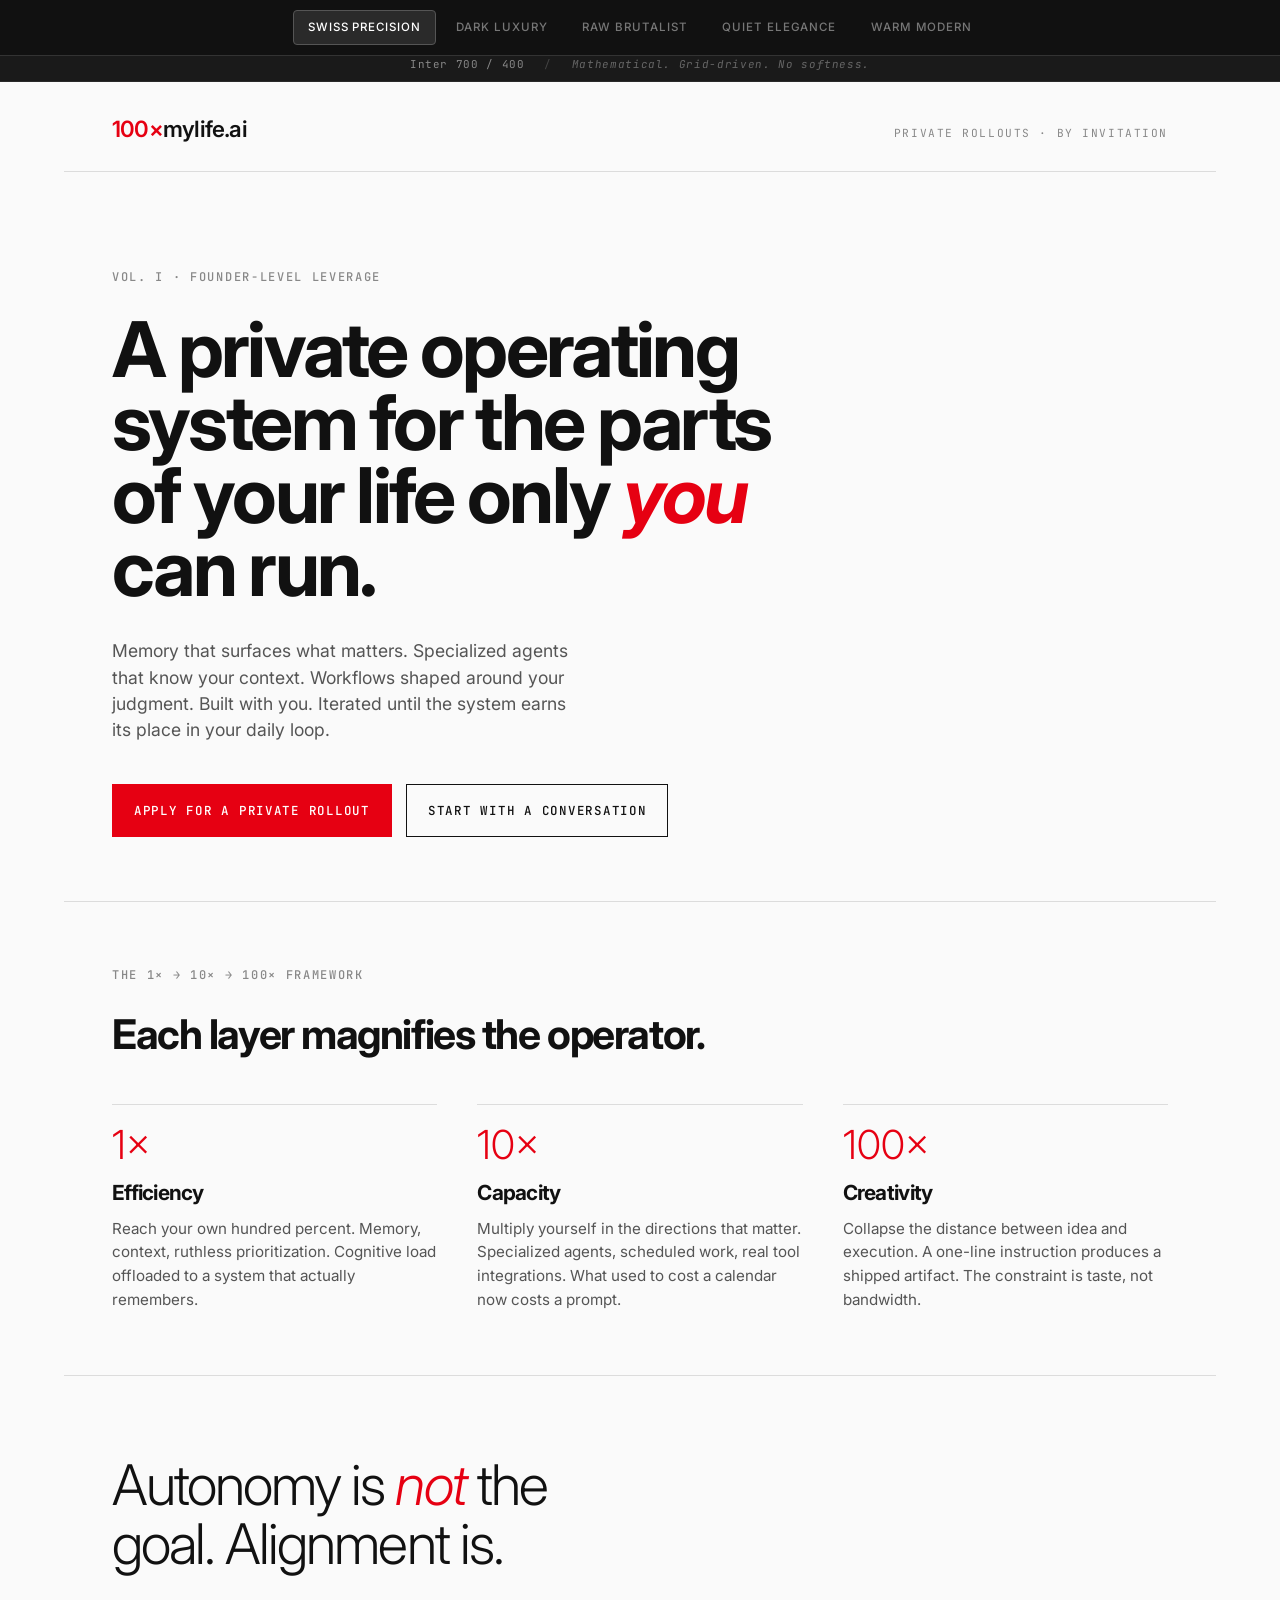
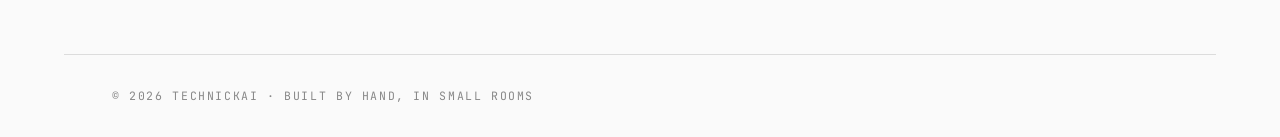
==== designs/index.html @ 2920536a "Add interactive dashboard to homepage + design lab with 5 aesthetic directions Port the multiplier d" ====
<!doctype html>
<html lang="en">
  <head>
    <meta charset="utf-8" />
    <meta name="viewport" content="width=device-width, initial-scale=1" />
    <title>100xmylife.ai · Design Lab</title>
    <meta name="robots" content="noindex" />

    <link rel="preconnect" href="https://fonts.googleapis.com" />
    <link rel="preconnect" href="https://fonts.gstatic.com" crossorigin />
    <link
      href="https://fonts.googleapis.com/css2?family=Cormorant+Garamond:ital,wght@0,300;0,400;0,600;1,300;1,400&family=DM+Sans:ital,wght@0,300;0,400;0,500;0,600;1,300;1,400&family=Inter:wght@300;400;500;600;700&family=JetBrains+Mono:wght@400;500&family=Plus+Jakarta+Sans:wght@400;500;600;700&family=Source+Serif+4:opsz,wght@8..60,300;8..60,400;8..60,600&family=Space+Grotesk:wght@400;500;600;700&display=swap"
      rel="stylesheet"
    />

    <style>
      /* ================================================================
         Design Lab — 5 aesthetic directions for 100xmylife.ai
         Same content, radically different presentation.
         ================================================================ */

      /* Reset --------------------------------------------------------- */
      *,
      *::before,
      *::after {
        box-sizing: border-box;
      }
      html,
      body {
        margin: 0;
        padding: 0;
      }
      a {
        color: inherit;
        text-decoration: none;
      }
      button {
        font: inherit;
        cursor: pointer;
      }
      img,
      svg {
        display: block;
        max-width: 100%;
      }

      /* Theme picker (neutral, always visible) ----------------------- */
      .theme-picker {
        position: fixed;
        top: 0;
        left: 0;
        right: 0;
        z-index: 100;
        background: #111;
        display: flex;
        justify-content: center;
        align-items: center;
        gap: 0.25rem;
        padding: 0.65rem 1rem;
        border-bottom: 1px solid #333;
      }

      .theme-btn {
        background: transparent;
        color: #777;
        border: 1px solid transparent;
        padding: 0.45rem 0.9rem;
        font-family: "Inter", sans-serif;
        font-size: 0.72rem;
        font-weight: 500;
        letter-spacing: 0.08em;
        text-transform: uppercase;
        border-radius: 4px;
        transition: all 0.15s ease;
      }

      .theme-btn:hover {
        color: #ddd;
        border-color: #444;
      }

      .theme-btn.active {
        color: #fff;
        background: #2a2a2a;
        border-color: #555;
      }

      .theme-info {
        position: fixed;
        top: 3rem;
        left: 0;
        right: 0;
        z-index: 99;
        background: #1a1a1a;
        border-bottom: 1px solid #2a2a2a;
        padding: 0.5rem 1rem;
        text-align: center;
        font-family: "JetBrains Mono", monospace;
        font-size: 0.68rem;
        letter-spacing: 0.06em;
        color: #666;
        transition: opacity 0.2s ease;
      }

      .theme-info-fonts {
        display: inline;
        color: #888;
        margin: 0;
      }

      .theme-info-sep {
        color: #444;
        margin: 0 0.75rem;
      }

      .theme-info-mood {
        display: inline;
        color: #666;
        font-style: italic;
        margin: 0;
      }

      /* Content base ------------------------------------------------- */
      body {
        padding-top: 5.5rem;
        background: var(--bg);
        color: var(--text);
        font-family: var(--body-font);
        font-size: 1.0625rem;
        line-height: 1.55;
        transition:
          background 0.5s ease,
          color 0.5s ease;
        -webkit-text-size-adjust: 100%;
      }

      .preview {
        min-height: 100vh;
        overflow: hidden;
      }

      /* Header */
      .preview-header {
        max-width: var(--page-max, 72rem);
        margin: 0 auto;
        padding: 1.5rem clamp(1.25rem, 4vw, 3rem);
        display: flex;
        align-items: baseline;
        justify-content: space-between;
        gap: 2rem;
        border-bottom: 1px solid var(--rule, rgba(0, 0, 0, 0.1));
      }

      .preview-brand {
        font-family: var(--heading-font);
        font-weight: var(--brand-weight, 600);
        font-size: 1.4rem;
        letter-spacing: var(--heading-tracking, -0.02em);
      }

      .preview-brand-accent {
        color: var(--accent);
      }

      .preview-nav-meta {
        font-family: var(--mono-font, monospace);
        font-size: 0.7rem;
        letter-spacing: 0.14em;
        text-transform: uppercase;
        color: var(--text-faint);
      }

      /* Hero */
      .preview-hero {
        max-width: var(--page-max, 72rem);
        margin: 0 auto;
        padding: 6rem clamp(1.25rem, 4vw, 3rem) 4rem;
      }

      .preview-eyebrow {
        font-family: var(--mono-font, monospace);
        font-size: 0.75rem;
        font-weight: 500;
        letter-spacing: var(--eyebrow-tracking, 0.14em);
        text-transform: uppercase;
        color: var(--text-faint);
        margin: 0 0 1.75rem;
      }

      .preview-headline {
        font-family: var(--heading-font);
        font-weight: var(--heading-weight, 500);
        font-size: var(--headline-size, clamp(2.6rem, 6vw, 5.2rem));
        line-height: var(--headline-lh, 0.98);
        letter-spacing: var(--heading-tracking, -0.025em);
        margin: 0;
        max-width: var(--headline-max, 14ch);
      }

      .preview-headline em {
        font-style: italic;
        color: var(--accent);
      }

      .preview-subtext {
        font-size: clamp(1.1rem, 1.3vw, 1.35rem);
        line-height: 1.5;
        color: var(--text-dim);
        max-width: 42ch;
        margin: 2rem 0 2.5rem;
      }

      .preview-cta-row {
        display: flex;
        flex-wrap: wrap;
        gap: 0.9rem;
      }

      .preview-btn {
        font-family: var(--btn-font, var(--mono-font, monospace));
        font-size: 0.78rem;
        font-weight: var(--btn-weight, 500);
        letter-spacing: var(--btn-tracking, 0.14em);
        text-transform: uppercase;
        padding: 1rem 1.3rem;
        border: 1px solid var(--text);
        border-radius: var(--radius, 0);
        transition:
          transform 0.2s ease,
          background 0.2s ease,
          color 0.2s ease,
          opacity 0.2s ease;
        display: inline-flex;
        align-items: center;
      }

      .preview-btn-primary {
        background: var(--accent);
        border-color: var(--accent);
        color: var(--btn-primary-text, #fff);
      }

      .preview-btn-primary:hover {
        opacity: 0.85;
        transform: translateY(-1px);
      }

      .preview-btn-ghost {
        background: transparent;
        color: var(--text);
      }

      .preview-btn-ghost:hover {
        background: var(--text);
        color: var(--bg);
      }

      /* Features */
      .preview-features {
        max-width: var(--page-max, 72rem);
        margin: 0 auto;
        padding: 4rem clamp(1.25rem, 4vw, 3rem);
        border-top: 1px solid var(--rule);
      }

      .preview-section-heading {
        font-family: var(--heading-font);
        font-weight: var(--heading-weight, 500);
        font-size: clamp(1.8rem, 3.2vw, 2.8rem);
        line-height: 1.05;
        letter-spacing: var(--heading-tracking, -0.02em);
        margin: 0.5rem 0 3rem;
        max-width: 26ch;
      }

      .preview-feature-grid {
        display: grid;
        grid-template-columns: repeat(3, 1fr);
        gap: 2.5rem;
      }

      .preview-feature {
        border-top: var(--feature-rule, 1px solid var(--rule));
        padding-top: 1.25rem;
      }

      .preview-feature-num {
        font-family: var(--heading-font);
        font-size: var(--feature-num-size, 2.5rem);
        font-weight: var(--feature-num-weight, 300);
        color: var(--accent);
        line-height: 1;
        display: block;
        margin-bottom: 0.75rem;
      }

      .preview-feature h3 {
        font-family: var(--heading-font);
        font-weight: var(--heading-weight, 500);
        font-size: 1.3rem;
        margin: 0 0 0.5rem;
        letter-spacing: var(--heading-tracking, -0.01em);
      }

      .preview-feature p {
        font-size: 0.95rem;
        line-height: 1.55;
        color: var(--text-dim);
        margin: 0;
      }

      /* Quote */
      .preview-quote-section {
        max-width: var(--page-max, 72rem);
        margin: 0 auto;
        padding: 5rem clamp(1.25rem, 4vw, 3rem);
        border-top: 1px solid var(--rule);
      }

      .preview-quote {
        margin: 0;
      }

      .preview-quote p {
        font-family: var(--heading-font);
        font-weight: var(--quote-weight, 300);
        font-size: clamp(2rem, 4.5vw, 3.5rem);
        line-height: 1.05;
        letter-spacing: var(--heading-tracking, -0.025em);
        margin: 0;
        max-width: 16ch;
      }

      .preview-quote em {
        font-style: italic;
        color: var(--accent);
      }

      /* Footer */
      .preview-footer {
        max-width: var(--page-max, 72rem);
        margin: 0 auto;
        padding: 2rem clamp(1.25rem, 4vw, 3rem);
        border-top: 1px solid var(--rule);
      }

      .preview-footer p {
        font-family: var(--mono-font, monospace);
        font-size: 0.72rem;
        letter-spacing: 0.14em;
        text-transform: uppercase;
        color: var(--text-faint);
        margin: 0;
      }

      /* ================================================================
         THEME 1: SWISS PRECISION
         Inter. Grid. Red. Mathematical. No softness.
         ================================================================ */
      .theme-swiss {
        --bg: #fafafa;
        --text: #111;
        --text-dim: #555;
        --text-faint: #888;
        --accent: #e60012;
        --rule: rgba(0, 0, 0, 0.12);
        --heading-font: "Inter", sans-serif;
        --body-font: "Inter", sans-serif;
        --mono-font: "JetBrains Mono", monospace;
        --heading-weight: 700;
        --heading-tracking: -0.035em;
        --headline-lh: 0.95;
        --radius: 0;
        --page-max: 72rem;
      }

      /* ================================================================
         THEME 2: DARK LUXURY
         Cormorant Garamond. Gold on obsidian. Centered. Hushed.
         ================================================================ */
      .theme-dark {
        --bg: #0c0c0c;
        --text: #d4c5a9;
        --text-dim: #a89878;
        --text-faint: #6b6050;
        --accent: #c5a55a;
        --rule: rgba(197, 165, 90, 0.12);
        --heading-font: "Cormorant Garamond", serif;
        --body-font: "DM Sans", sans-serif;
        --mono-font: "JetBrains Mono", monospace;
        --heading-weight: 300;
        --heading-tracking: 0.01em;
        --headline-size: clamp(2.8rem, 6.5vw, 5.6rem);
        --headline-lh: 1.05;
        --headline-max: 18ch;
        --btn-primary-text: #0c0c0c;
        --radius: 0;
        --eyebrow-tracking: 0.25em;
        --quote-weight: 300;
        --feature-num-size: 3rem;
        --page-max: 64rem;
      }

      .theme-dark .preview-header {
        border-bottom-color: rgba(197, 165, 90, 0.1);
      }

      .theme-dark .preview-hero {
        padding-top: 8rem;
        padding-bottom: 5rem;
        text-align: center;
      }

      .theme-dark .preview-headline {
        max-width: 18ch;
        margin-inline: auto;
      }

      .theme-dark .preview-subtext {
        text-align: center;
        margin-inline: auto;
      }

      .theme-dark .preview-cta-row {
        justify-content: center;
      }

      .theme-dark .preview-eyebrow {
        text-align: center;
      }

      .theme-dark .preview-btn-ghost {
        border-color: var(--accent);
        color: var(--accent);
      }

      .theme-dark .preview-btn-ghost:hover {
        background: var(--accent);
        color: var(--bg);
      }

      .theme-dark .preview-section-heading {
        text-align: center;
        margin-inline: auto;
      }

      .theme-dark .preview-quote p {
        text-align: center;
        max-width: 20ch;
        margin-inline: auto;
      }

      .theme-dark .preview-feature-grid {
        gap: 3rem;
      }

      .theme-dark .preview-feature {
        text-align: center;
        border-top-color: rgba(197, 165, 90, 0.1);
      }

      /* ================================================================
         THEME 3: RAW BRUTALIST
         Space Grotesk. Orange. Oversized. Thick borders. Exposed.
         ================================================================ */
      .theme-brutalist {
        --bg: #f0f0e8;
        --text: #000;
        --text-dim: #333;
        --text-faint: #666;
        --accent: #ff4d00;
        --rule: #000;
        --heading-font: "Space Grotesk", sans-serif;
        --body-font: "Space Grotesk", sans-serif;
        --mono-font: "JetBrains Mono", monospace;
        --heading-weight: 700;
        --heading-tracking: -0.04em;
        --headline-size: clamp(3.2rem, 9vw, 7.5rem);
        --headline-lh: 0.88;
        --headline-max: 11ch;
        --radius: 0;
        --feature-rule: 3px solid #000;
        --feature-num-size: 4rem;
        --feature-num-weight: 700;
        --quote-weight: 700;
        --page-max: 80rem;
      }

      .theme-brutalist .preview-header {
        border-bottom: 3px solid #000;
      }

      .theme-brutalist .preview-brand {
        font-size: 1.8rem;
        font-weight: 700;
        text-transform: uppercase;
        letter-spacing: -0.04em;
      }

      .theme-brutalist .preview-hero {
        padding-top: 4rem;
        padding-bottom: 3rem;
      }

      .theme-brutalist .preview-eyebrow {
        font-family: var(--body-font);
        font-weight: 700;
        font-size: 0.85rem;
        letter-spacing: 0.02em;
        color: var(--accent);
      }

      .theme-brutalist .preview-btn {
        border-width: 2px;
        font-weight: 700;
        font-family: var(--body-font);
        letter-spacing: 0.02em;
        padding: 1.1rem 1.5rem;
      }

      .theme-brutalist .preview-btn-primary:hover {
        background: #000;
        border-color: #000;
        color: var(--accent);
      }

      .theme-brutalist .preview-features {
        border-top: 3px solid #000;
      }

      .theme-brutalist .preview-section-heading {
        font-size: clamp(2rem, 4vw, 3.5rem);
      }

      .theme-brutalist .preview-feature {
        padding-top: 1.5rem;
      }

      .theme-brutalist .preview-feature h3 {
        text-transform: uppercase;
        font-size: 1.1rem;
        letter-spacing: 0.02em;
      }

      .theme-brutalist .preview-quote-section {
        border-top: 3px solid #000;
      }

      .theme-brutalist .preview-quote p {
        font-size: clamp(2.5rem, 6vw, 5rem);
        max-width: 14ch;
        text-transform: uppercase;
        letter-spacing: -0.03em;
      }

      .theme-brutalist .preview-footer {
        border-top: 3px solid #000;
      }

      /* ================================================================
         THEME 4: QUIET ELEGANCE
         Source Serif 4 + DM Sans. Indigo. Asymmetric. Stillness.
         ================================================================ */
      .theme-wabi {
        --bg: #f7f5f0;
        --text: #2c2c2c;
        --text-dim: #5a5a5a;
        --text-faint: #8a8a8a;
        --accent: #3d4f7c;
        --rule: rgba(0, 0, 0, 0.06);
        --heading-font: "Source Serif 4", serif;
        --body-font: "DM Sans", sans-serif;
        --mono-font: "JetBrains Mono", monospace;
        --heading-weight: 400;
        --heading-tracking: -0.01em;
        --headline-size: clamp(2.2rem, 5vw, 4.2rem);
        --headline-lh: 1.1;
        --headline-max: 20ch;
        --radius: 0;
        --eyebrow-tracking: 0.22em;
        --quote-weight: 400;
        --feature-num-size: 2rem;
        --feature-num-weight: 400;
        --page-max: 60rem;
      }

      .theme-wabi .preview-header {
        border-bottom: none;
        padding-bottom: 2rem;
      }

      .theme-wabi .preview-brand {
        font-weight: 400;
        font-size: 1.2rem;
        letter-spacing: 0.01em;
      }

      .theme-wabi .preview-hero {
        padding: 8rem clamp(1.25rem, 4vw, 3rem) 6rem;
        padding-left: max(clamp(1.25rem, 4vw, 3rem), 10%);
      }

      .theme-wabi .preview-subtext {
        font-size: 1rem;
        font-weight: 300;
        max-width: 38ch;
      }

      .theme-wabi .preview-btn {
        font-family: var(--body-font);
        font-weight: 400;
        letter-spacing: 0.08em;
        font-size: 0.75rem;
        border-color: var(--text-faint);
        color: var(--text-dim);
      }

      .theme-wabi .preview-btn-primary {
        background: var(--accent);
        border-color: var(--accent);
        color: #f7f5f0;
      }

      .theme-wabi .preview-features {
        padding-left: max(clamp(1.25rem, 4vw, 3rem), 10%);
        border-top: none;
        padding-top: 0;
      }

      .theme-wabi .preview-feature-grid {
        gap: 4rem;
      }

      .theme-wabi .preview-feature {
        border-top: 1px solid rgba(0, 0, 0, 0.04);
        padding-top: 2rem;
      }

      .theme-wabi .preview-feature-num {
        color: var(--text-faint);
      }

      .theme-wabi .preview-feature h3 {
        font-weight: 400;
        font-size: 1.15rem;
      }

      .theme-wabi .preview-feature p {
        font-weight: 300;
        font-size: 0.9rem;
      }

      .theme-wabi .preview-quote-section {
        padding: 6rem clamp(1.25rem, 4vw, 3rem);
        padding-left: max(clamp(1.25rem, 4vw, 3rem), 10%);
        border-top: none;
      }

      .theme-wabi .preview-quote p {
        font-size: clamp(1.8rem, 3.8vw, 3rem);
        max-width: 22ch;
        line-height: 1.15;
      }

      .theme-wabi .preview-footer {
        border-top: none;
        padding-top: 4rem;
      }

      /* ================================================================
         THEME 5: WARM MODERN
         Plus Jakarta Sans. Terracotta. Rounded. Soft shadows. Friendly.
         ================================================================ */
      .theme-warm {
        --bg: #faf8f5;
        --text: #1a1614;
        --text-dim: #5c524a;
        --text-faint: #8a7e74;
        --accent: #c65d3e;
        --rule: rgba(0, 0, 0, 0.06);
        --heading-font: "Plus Jakarta Sans", sans-serif;
        --body-font: "Plus Jakarta Sans", sans-serif;
        --mono-font: "JetBrains Mono", monospace;
        --heading-weight: 700;
        --heading-tracking: -0.025em;
        --headline-size: clamp(2.6rem, 5.5vw, 4.8rem);
        --headline-lh: 1.04;
        --headline-max: 16ch;
        --radius: 12px;
        --btn-font: "Plus Jakarta Sans", sans-serif;
        --btn-weight: 600;
        --btn-tracking: 0.04em;
        --feature-rule: none;
        --feature-num-weight: 700;
        --page-max: 68rem;
      }

      .theme-warm .preview-header {
        border-bottom: none;
        padding: 1.25rem clamp(1.25rem, 4vw, 3rem);
      }

      .theme-warm .preview-brand {
        font-weight: 700;
      }

      .theme-warm .preview-hero {
        padding-top: 5rem;
      }

      .theme-warm .preview-eyebrow {
        font-family: var(--body-font);
        font-weight: 600;
        font-size: 0.8rem;
        letter-spacing: 0.06em;
        color: var(--accent);
      }

      .theme-warm .preview-btn {
        border-radius: 99px;
        font-family: var(--body-font);
        letter-spacing: 0.04em;
        font-weight: 600;
      }

      .theme-warm .preview-btn-primary:hover {
        transform: translateY(-2px);
        box-shadow: 0 8px 24px -8px rgba(198, 93, 62, 0.4);
      }

      .theme-warm .preview-btn-ghost {
        border-color: var(--rule);
        color: var(--text-dim);
      }

      .theme-warm .preview-features {
        border-top: none;
      }

      .theme-warm .preview-feature {
        background: rgba(0, 0, 0, 0.025);
        border-radius: 16px;
        padding: 2rem;
        border-top: none;
      }

      .theme-warm .preview-feature-num {
        font-size: 2rem;
      }

      .theme-warm .preview-quote-section {
        border-top: none;
        padding-top: 3rem;
        padding-bottom: 3rem;
      }

      .theme-warm .preview-quote {
        background: rgba(0, 0, 0, 0.025);
        border-radius: 24px;
        padding: 3rem clamp(2rem, 4vw, 4rem);
      }

      .theme-warm .preview-quote p {
        font-size: clamp(1.8rem, 4vw, 3.2rem);
        max-width: 18ch;
      }

      .theme-warm .preview-section-heading {
        margin-bottom: 2rem;
      }

      .theme-warm .preview-footer {
        border-top: none;
        padding-top: 1rem;
      }

      /* Responsive ----------------------------------------------------- */
      @media (max-width: 960px) {
        .preview-feature-grid {
          grid-template-columns: 1fr;
          gap: 2rem;
        }

        .theme-wabi .preview-hero,
        .theme-wabi .preview-features,
        .theme-wabi .preview-quote-section {
          padding-left: clamp(1.25rem, 4vw, 3rem);
        }
      }

      @media (max-width: 640px) {
        .theme-picker {
          flex-wrap: wrap;
          gap: 0.2rem;
        }

        .theme-btn {
          font-size: 0.62rem;
          padding: 0.35rem 0.55rem;
        }

        .theme-info {
          top: auto;
          position: relative;
          background: #1a1a1a;
        }

        body {
          padding-top: 3.5rem;
        }

        .preview-header {
          flex-direction: column;
          align-items: flex-start;
          gap: 0.5rem;
        }

        .preview-cta-row {
          flex-direction: column;
        }

        .preview-btn {
          text-align: center;
          justify-content: center;
        }
      }

      /* Reduced motion ------------------------------------------------ */
      @media (prefers-reduced-motion: reduce) {
        * {
          transition: none !important;
        }
      }
    </style>
  </head>

  <body class="theme-swiss">
    <nav class="theme-picker">
      <button class="theme-btn active" data-theme="swiss">
        Swiss Precision
      </button>
      <button class="theme-btn" data-theme="dark">Dark Luxury</button>
      <button class="theme-btn" data-theme="brutalist">Raw Brutalist</button>
      <button class="theme-btn" data-theme="wabi">Quiet Elegance</button>
      <button class="theme-btn" data-theme="warm">Warm Modern</button>
    </nav>

    <div class="theme-info">
      <span class="theme-info-fonts" id="theme-fonts">Inter 700 / 400</span>
      <span class="theme-info-sep">/</span>
      <span class="theme-info-mood" id="theme-mood"
        >Mathematical. Grid-driven. No softness.</span
      >
    </div>

    <div class="preview">
      <header class="preview-header">
        <span class="preview-brand"
          ><span class="preview-brand-accent">100×</span>mylife.ai</span
        >
        <span class="preview-nav-meta">private rollouts · by invitation</span>
      </header>

      <section class="preview-hero">
        <p class="preview-eyebrow">Vol. I · Founder-level leverage</p>
        <h1 class="preview-headline">
          A private operating system for the parts of your life only
          <em>you</em> can run.
        </h1>
        <p class="preview-subtext">
          Memory that surfaces what matters. Specialized agents that know your
          context. Workflows shaped around your judgment. Built with you.
          Iterated until the system earns its place in your daily loop.
        </p>
        <div class="preview-cta-row">
          <a class="preview-btn preview-btn-primary" href="#">
            Apply for a private rollout
          </a>
          <a class="preview-btn preview-btn-ghost" href="#">
            Start with a conversation
          </a>
        </div>
      </section>

      <section class="preview-features">
        <p class="preview-eyebrow">The 1× → 10× → 100× framework</p>
        <h2 class="preview-section-heading">
          Each layer magnifies the operator.
        </h2>
        <div class="preview-feature-grid">
          <div class="preview-feature">
            <span class="preview-feature-num">1×</span>
            <h3>Efficiency</h3>
            <p>
              Reach your own hundred percent. Memory, context, ruthless
              prioritization. Cognitive load offloaded to a system that actually
              remembers.
            </p>
          </div>
          <div class="preview-feature">
            <span class="preview-feature-num">10×</span>
            <h3>Capacity</h3>
            <p>
              Multiply yourself in the directions that matter. Specialized
              agents, scheduled work, real tool integrations. What used to cost
              a calendar now costs a prompt.
            </p>
          </div>
          <div class="preview-feature">
            <span class="preview-feature-num">100×</span>
            <h3>Creativity</h3>
            <p>
              Collapse the distance between idea and execution. A one-line
              instruction produces a shipped artifact. The constraint is taste,
              not bandwidth.
            </p>
          </div>
        </div>
      </section>

      <section class="preview-quote-section">
        <blockquote class="preview-quote">
          <p>Autonomy is <em>not</em> the goal. Alignment is.</p>
        </blockquote>
      </section>

      <footer class="preview-footer">
        <p>© 2026 TechNickAI · built by hand, in small rooms</p>
      </footer>
    </div>

    <script>
      (function () {
        "use strict";

        var info = {
          swiss: {
            fonts: "Inter 700 / 400",
            mood: "Mathematical. Grid-driven. No softness.",
          },
          dark: {
            fonts: "Cormorant Garamond 300 + DM Sans",
            mood: "Private vault. Champagne on obsidian.",
          },
          brutalist: {
            fonts: "Space Grotesk 700 / 400",
            mood: "Raw. Oversized. Anti-template.",
          },
          wabi: {
            fonts: "Source Serif 4 + DM Sans 300",
            mood: "Stillness. Negative space. Refined asymmetry.",
          },
          warm: {
            fonts: "Plus Jakarta Sans 700 / 400",
            mood: "Apple meets Aesop. Friendly luxury.",
          },
        };

        var fontsEl = document.getElementById("theme-fonts");
        var moodEl = document.getElementById("theme-mood");

        document.querySelectorAll(".theme-btn").forEach(function (btn) {
          btn.addEventListener("click", function () {
            var theme = btn.dataset.theme;
            document.body.className = "theme-" + theme;
            document.querySelectorAll(".theme-btn").forEach(function (b) {
              b.classList.remove("active");
            });
            btn.classList.add("active");

            fontsEl.textContent = info[theme].fonts;
            moodEl.textContent = info[theme].mood;

            window.scrollTo({ top: 0, behavior: "smooth" });
          });
        });
      })();
    </script>
  </body>
</html>
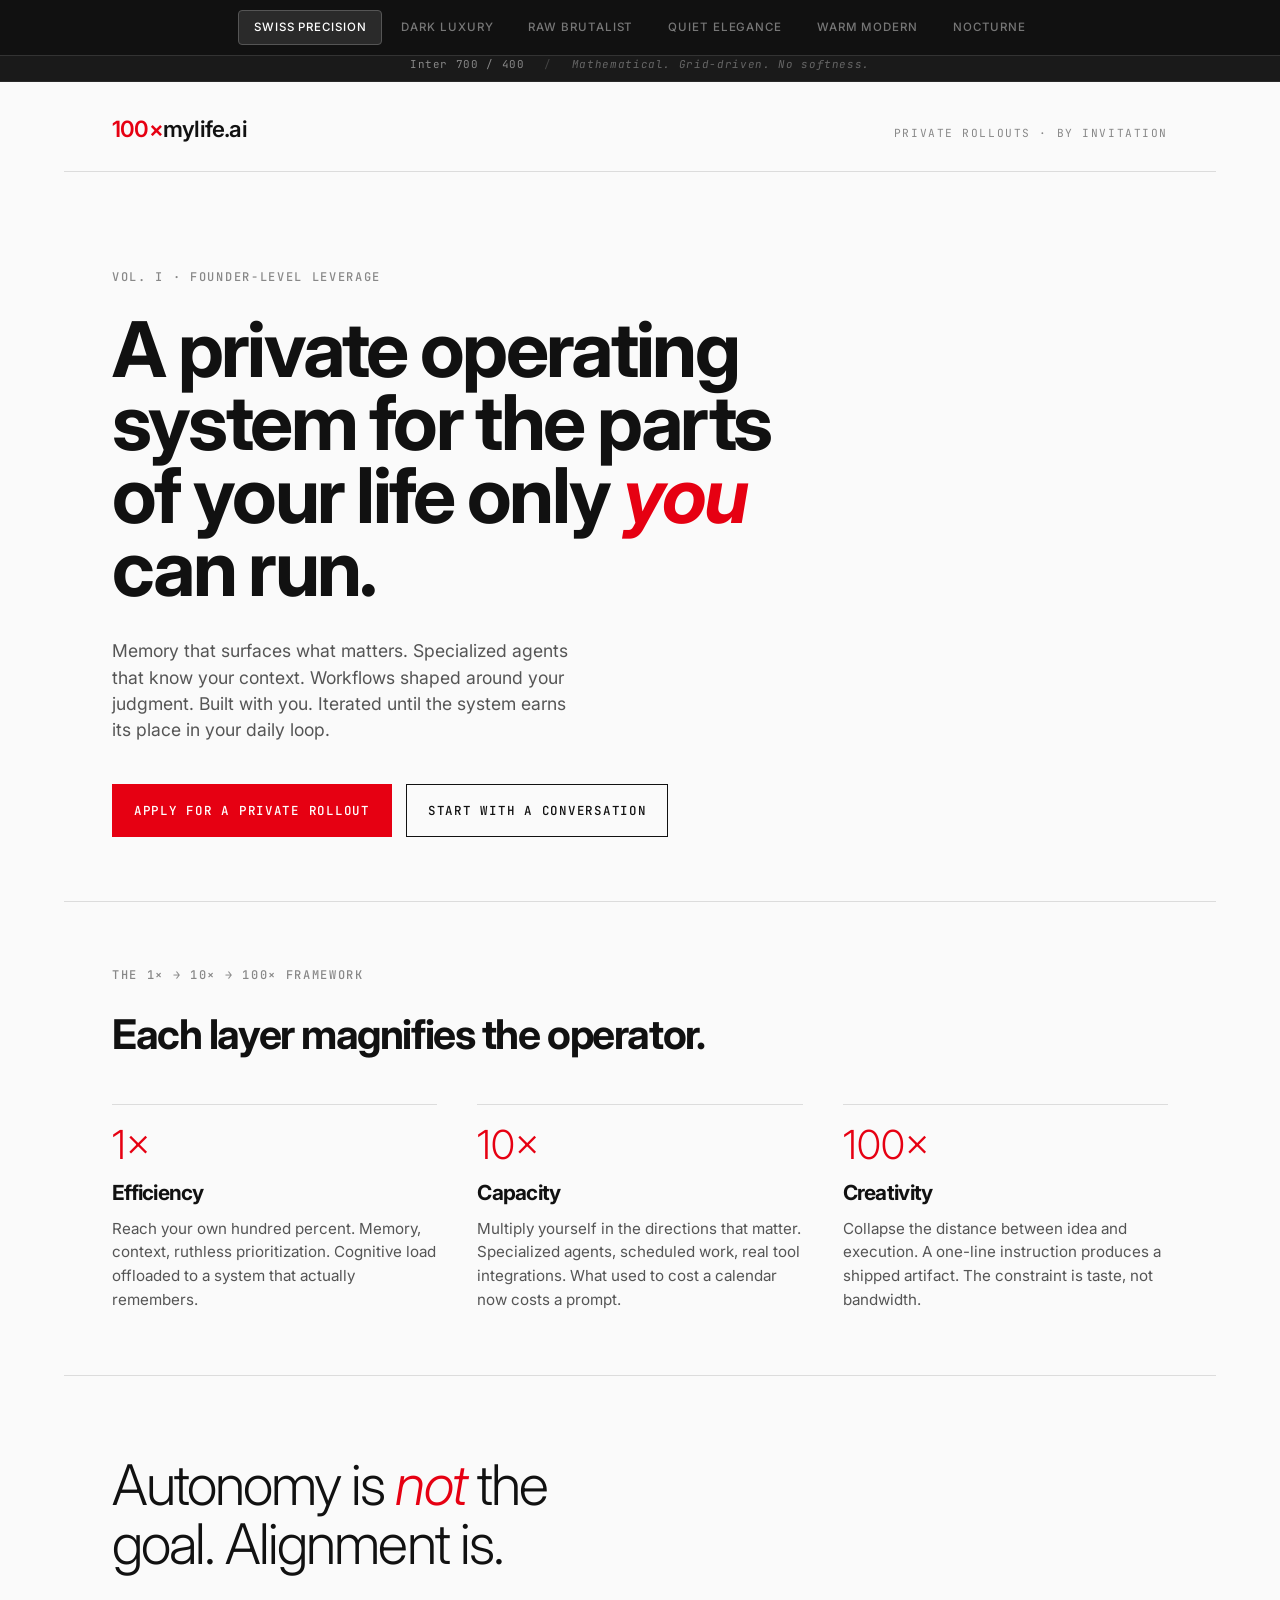
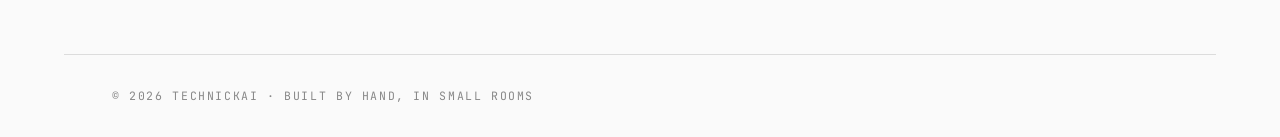
==== commit f786888d: "Add Nocturne theme — Dark Luxury palette with Quiet Elegance layout Hybrid of the two strongest desi" ====
--- a/designs/index.html
+++ b/designs/index.html
@@ -774,6 +774,140 @@
         padding-top: 1rem;
       }
 
+      /* ================================================================
+         THEME 6: NOCTURNE
+         Dark Luxury palette + Quiet Elegance layout.
+         Cormorant Garamond 400 + DM Sans 400 on obsidian.
+         Asymmetric. Literary. A private study at night.
+         ================================================================ */
+      .theme-nocturne {
+        --bg: #0c0c0c;
+        --text: #c8b898;
+        --text-dim: #9a8b72;
+        --text-faint: #5e5445;
+        --accent: #c5a55a;
+        --rule: rgba(197, 165, 90, 0.08);
+        --heading-font: "Cormorant Garamond", serif;
+        --body-font: "DM Sans", sans-serif;
+        --mono-font: "JetBrains Mono", monospace;
+        --heading-weight: 400;
+        --heading-tracking: 0.005em;
+        --headline-size: clamp(2.4rem, 5.5vw, 4.5rem);
+        --headline-lh: 1.08;
+        --headline-max: 18ch;
+        --radius: 0;
+        --eyebrow-tracking: 0.22em;
+        --quote-weight: 300;
+        --feature-num-size: 2.2rem;
+        --feature-num-weight: 300;
+        --page-max: 62rem;
+        --btn-primary-text: #0c0c0c;
+      }
+
+      .theme-nocturne .preview-header {
+        border-bottom: none;
+        padding-bottom: 2.5rem;
+      }
+
+      .theme-nocturne .preview-brand {
+        font-weight: 400;
+        font-size: 1.25rem;
+        letter-spacing: 0.01em;
+      }
+
+      .theme-nocturne .preview-hero {
+        padding: 7rem clamp(1.25rem, 4vw, 3rem) 6rem;
+        padding-left: max(clamp(1.25rem, 4vw, 3rem), 12%);
+      }
+
+      .theme-nocturne .preview-subtext {
+        font-weight: 400;
+        font-size: 1rem;
+        max-width: 36ch;
+      }
+
+      .theme-nocturne .preview-eyebrow {
+        letter-spacing: 0.22em;
+      }
+
+      .theme-nocturne .preview-btn {
+        font-family: var(--body-font);
+        font-weight: 400;
+        letter-spacing: 0.1em;
+        font-size: 0.72rem;
+        border-color: rgba(197, 165, 90, 0.25);
+        color: var(--text-dim);
+      }
+
+      .theme-nocturne .preview-btn-primary {
+        background: var(--accent);
+        border-color: var(--accent);
+        color: var(--bg);
+      }
+
+      .theme-nocturne .preview-btn-primary:hover {
+        opacity: 0.85;
+      }
+
+      .theme-nocturne .preview-btn-ghost:hover {
+        background: var(--accent);
+        color: var(--bg);
+        border-color: var(--accent);
+      }
+
+      .theme-nocturne .preview-features {
+        padding-left: max(clamp(1.25rem, 4vw, 3rem), 12%);
+        border-top: none;
+        padding-top: 0;
+      }
+
+      .theme-nocturne .preview-section-heading {
+        margin-bottom: 3.5rem;
+      }
+
+      .theme-nocturne .preview-feature-grid {
+        gap: 4rem;
+      }
+
+      .theme-nocturne .preview-feature {
+        border-top: 1px solid rgba(197, 165, 90, 0.06);
+        padding-top: 2rem;
+      }
+
+      .theme-nocturne .preview-feature-num {
+        color: var(--accent);
+        font-weight: 300;
+      }
+
+      .theme-nocturne .preview-feature h3 {
+        font-weight: 400;
+        font-size: 1.15rem;
+        color: var(--text);
+      }
+
+      .theme-nocturne .preview-feature p {
+        font-weight: 400;
+        font-size: 0.92rem;
+      }
+
+      .theme-nocturne .preview-quote-section {
+        padding: 6rem clamp(1.25rem, 4vw, 3rem);
+        padding-left: max(clamp(1.25rem, 4vw, 3rem), 12%);
+        border-top: none;
+      }
+
+      .theme-nocturne .preview-quote p {
+        font-weight: 300;
+        font-size: clamp(2rem, 4vw, 3.2rem);
+        max-width: 20ch;
+        line-height: 1.12;
+      }
+
+      .theme-nocturne .preview-footer {
+        border-top: 1px solid rgba(197, 165, 90, 0.06);
+        padding-top: 2rem;
+      }
+
       /* Responsive ----------------------------------------------------- */
       @media (max-width: 960px) {
         .preview-feature-grid {
@@ -783,7 +917,10 @@
 
         .theme-wabi .preview-hero,
         .theme-wabi .preview-features,
-        .theme-wabi .preview-quote-section {
+        .theme-wabi .preview-quote-section,
+        .theme-nocturne .preview-hero,
+        .theme-nocturne .preview-features,
+        .theme-nocturne .preview-quote-section {
           padding-left: clamp(1.25rem, 4vw, 3rem);
         }
       }
@@ -843,6 +980,7 @@
       <button class="theme-btn" data-theme="brutalist">Raw Brutalist</button>
       <button class="theme-btn" data-theme="wabi">Quiet Elegance</button>
       <button class="theme-btn" data-theme="warm">Warm Modern</button>
+      <button class="theme-btn" data-theme="nocturne">Nocturne</button>
     </nav>
 
     <div class="theme-info">
@@ -954,6 +1092,10 @@
             fonts: "Plus Jakarta Sans 700 / 400",
             mood: "Apple meets Aesop. Friendly luxury.",
           },
+          nocturne: {
+            fonts: "Cormorant Garamond 400 + DM Sans 400",
+            mood: "Dark luxury meets literary restraint. A private study at night.",
+          },
         };
 
         var fontsEl = document.getElementById("theme-fonts");
